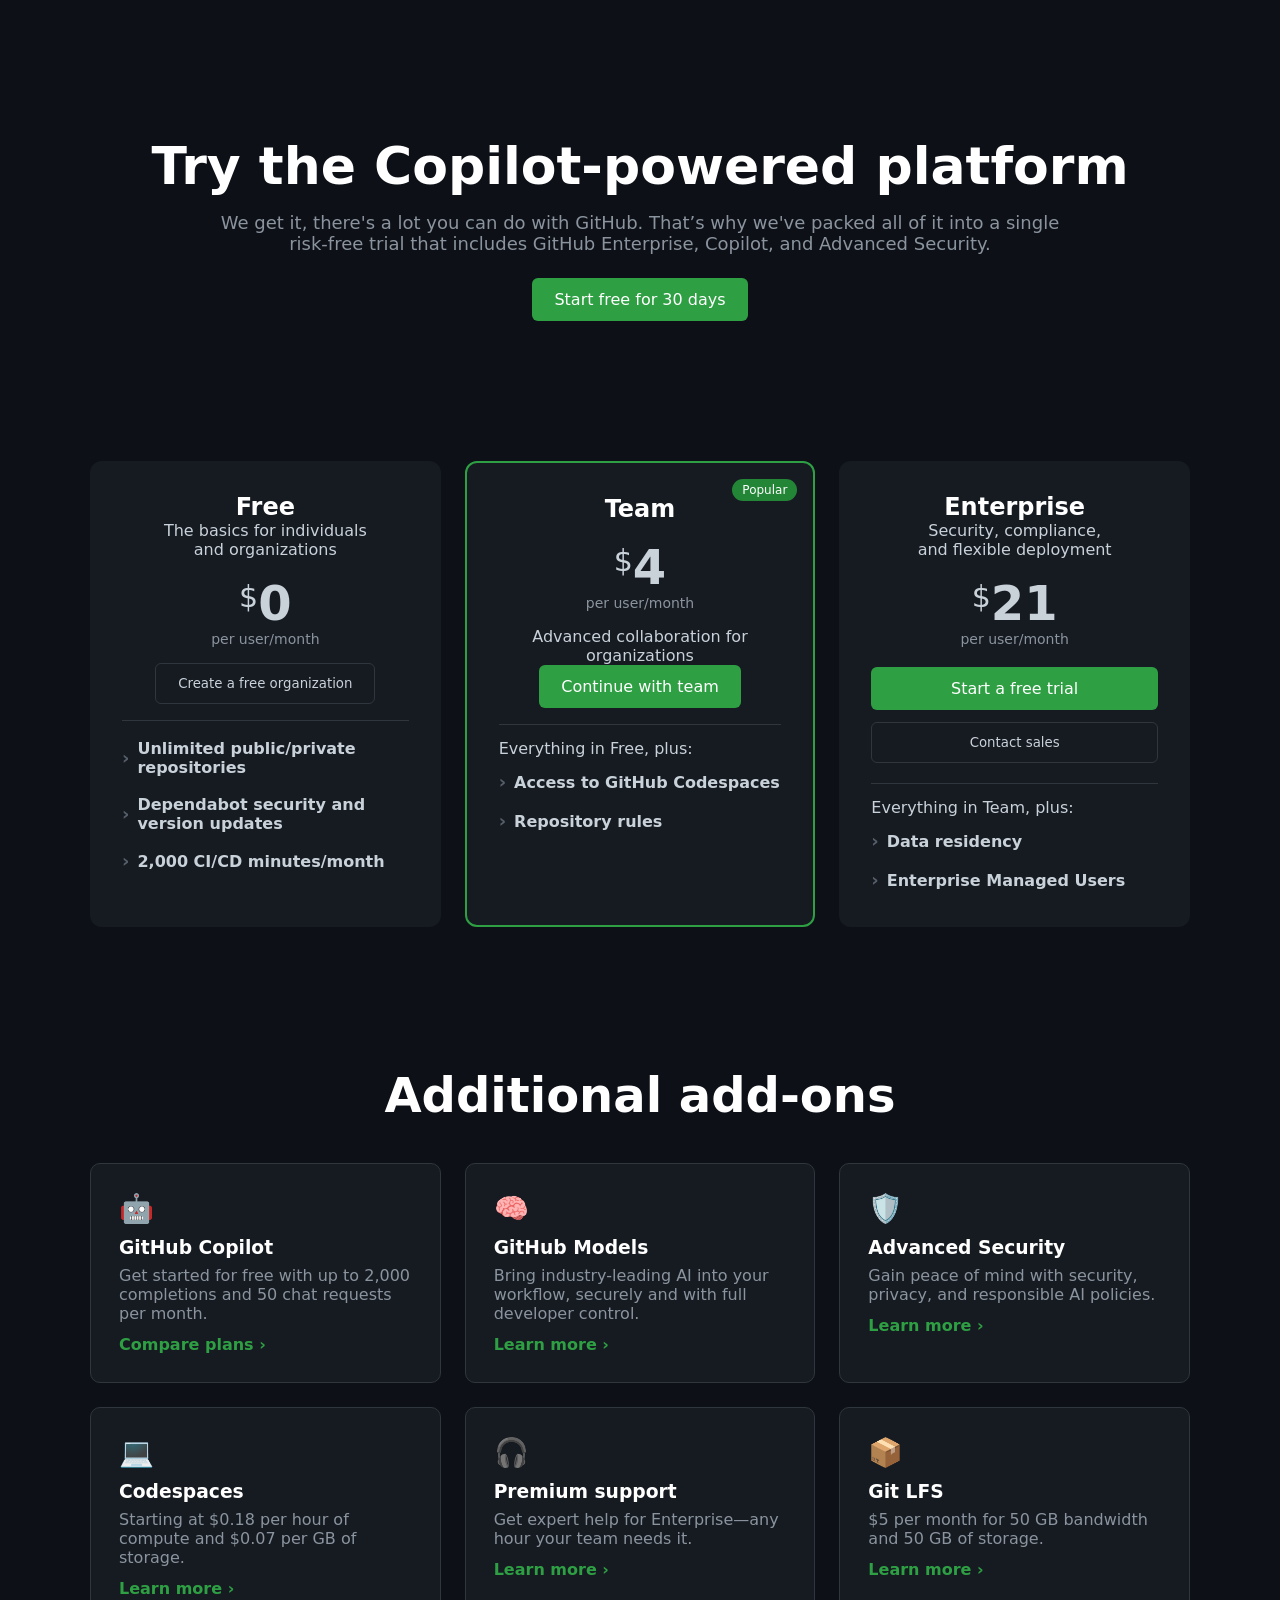
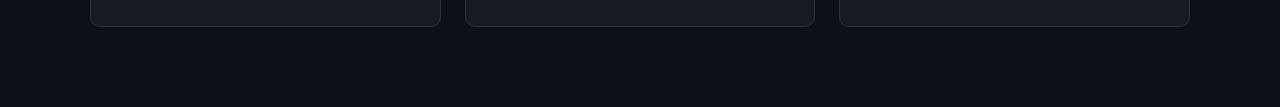
==== lab2/github/index.html @ 5cc97abf "lab2" ====
<!DOCTYPE html>
<html lang="en">
<head>
  <meta charset="UTF-8">
  <title>GitHub Pricing</title>
  <link rel="stylesheet" href="style.css">
</head>
<body>

<main>

  
  <section class="hero">
    <h1>Try the Copilot-powered platform</h1>
    <p>
      We get it, there's a lot you can do with GitHub.
      That’s why we've packed all of it into a single
      risk-free trial that includes GitHub Enterprise, Copilot, and Advanced Security.
    </p>
    <button class="primary-btn">Start free for 30 days</button>
  </section>

  
  <section class="pricing">
    <div class="pricing-grid">

      
      <div class="card">
        <h2>Free</h2>
        <p>The basics for individuals<br>and organizations</p>

         <div class="price">
            <sup>$</sup><span class="price-num">0</span>
            <span class="pum">per user/month</span>
        </div>

        <button class="outline-btn">Create a free organization</button>

        <div class="details-list">
            <details>
            <summary>Unlimited public/private repositories</summary>
        <div class="detail-body">
        Host open source projects in public GitHub repositories.
        </div>
        </details>

        <details>
            <summary>Dependabot security and version updates</summary>
            <div class="detail-body">
                Automatically update vulnerable dependencies.
            </div>
        </details>

        <details>
            <summary>2,000 CI/CD minutes/month</summary>
            <div class="detail-body">
                Use GitHub Actions to automate workflows.
            </div>
        </details>
    </div>
</div>


      
      <div class="card highlighted">
        <span class="badge">Popular</span>

        <h2>Team</h2>

        <div class="price">
            <sup>$</sup><span class="price-num">4</span>
            <span class="pum">per user/month</span>
        </div>

        <p class="desc">Advanced collaboration for organizations</p>
        <button class="primary-btn">Continue with team</button>

        <div class="details-list">
        <div class="included">Everything in Free, plus:</div>

        <details>
            <summary>Access to GitHub Codespaces</summary>
            <div class="detail-body">
                 Cloud-powered development environments.
            </div>
        </details>

        <details>
            <summary>Repository rules</summary>
            <div class="detail-body">
                Enforce branch protection and reviews.
            </div>
        </details>
    </div>
</div>


      
      <div class="card">
        <h2>Enterprise</h2>
        <p>Security, compliance,<br>and flexible deployment</p>

        <div class="price">
            <sup>$</sup><span class="price-num">21</span>
            <span class="pum">per user/month</span>
        </div>

        <div class="enterprise-buttons">
            <button class="primary-btn">Start a free trial</button>
            <button class="outline-btn">Contact sales</button>
        </div>

        <div class="details-list">
        <div class="included">Everything in Team, plus:</div>

        <details>
            <summary>Data residency</summary>
            <div class="detail-body">
                GitHub Enterprise Cloud offers a multi-tenant enterprise SaaS solution on Microsoft Azure,
                allowing you to choose a regional cloud deployment for data residency.
            </div>
        </details>

        <details>
            <summary>Enterprise Managed Users</summary>
            <div class="detail-body">
                Own and control the user accounts of your enterprise members through your identity provider (IdP).
            </div>
        </details>
    </div>
</div>

</section>

  
  <section class="addons">
    <h2>Additional add-ons</h2>

    <div class="addon-grid">
        <div class="addon-card">
        <div class="addon-icon">🤖</div>
        <h3>GitHub Copilot</h3>
        <p>Get started for free with up to 2,000 completions and 50 chat requests per month.</p>
        <a href="#">Compare plans ›</a>
      </div>

      <div class="addon-card">
        <div class="addon-icon">🧠</div>
        <h3>GitHub Models</h3>
        <p>Bring industry-leading AI into your workflow, securely and with full developer control.</p>
        <a href="#">Learn more ›</a>
      </div>

      <div class="addon-card">
        <div class="addon-icon">🛡️</div>
        <h3>Advanced Security</h3>
        <p>Gain peace of mind with security, privacy, and responsible AI policies.</p>
        <a href="#">Learn more ›</a>
      </div>

      <div class="addon-card">
        <div class="addon-icon">💻</div>
        <h3>Codespaces</h3>
        <p>Starting at $0.18 per hour of compute and $0.07 per GB of storage.</p>
        <a href="#">Learn more ›</a>
      </div>

      <div class="addon-card">
        <div class="addon-icon">🎧</div>
        <h3>Premium support</h3>
        <p>Get expert help for Enterprise—any hour your team needs it.</p>
        <a href="#">Learn more ›</a>
      </div>

      <div class="addon-card">
        <div class="addon-icon">📦</div>
        <h3>Git LFS</h3>
        <p>$5 per month for 50 GB bandwidth and 50 GB of storage.</p>
        <a href="#">Learn more ›</a>
      </div>

    </div>
  </section>

</main>

</body>
</html>
---- lab2/github/style.css ----
* {
  box-sizing: border-box;
  margin: 0;
  padding: 0;
  font-family: system-ui, -apple-system, BlinkMacSystemFont, sans-serif;
}

body {
  background: #0d1117;
  color: #c9d1d9;
  padding: 56px 24px 80px;
}

.hero {
  text-align: center;
  padding: 80px 20px;
}

.hero h1 {
  font-size: 52px;
  font-weight: 800;
  color: #fff;
  margin-bottom: 16px;
}

.hero p {
  max-width: 860px;
  margin: 0 auto 24px;
  color: #8b949e;
  font-size: 18px;
}

.primary-btn {
  background: #2ea043;
  color: #fff;
  border: none;
  padding: 12px 22px;
  border-radius: 6px;
  font-size: 16px;
  cursor: pointer;
}

.outline-btn {
  background: transparent;
  border: 1px solid #30363d;
  color: #c9d1d9;
  padding: 12px 22px;
  border-radius: 6px;
  cursor: pointer;
}

.enterprise-buttons {
  display: flex;
  flex-direction: column;
  gap: 12px;
  margin: 20px 0;
}


.pricing {
  padding: 60px 0;
}

.pricing-grid {
  max-width: 1100px;
  margin: 0 auto;
  display: grid;
  grid-template-columns: repeat(3, 1fr);
  gap: 24px;
}

.card {
  background: #161b22;
  padding: 32px;
  border-radius: 12px;
  position: relative;
  text-align: center;
}

.card h2 {
  color: #fff;
}

.price {
  font-size: 36px;
  margin: 16px 0;
}

.price-num {
  font-size: 48px;
  font-weight: 700;
}

.pum {
  display: block;
  font-size: 14px;
  color: #8b949e;
}

.badge {
  position: absolute;
  top: 16px;
  right: 16px;
  background: #238636;
  color: white;
  font-size: 12px;
  padding: 4px 10px;
  border-radius: 20px;
}

.highlighted {
  border: 2px solid #2ea043;
}


details { 
    border: 0; 
}
.details-list {
    text-align: left;
    border-top: 1px solid #30363d;
    padding-top: 14px;
    margin-top: 16px;
    display: flex;
    flex-direction: column;
    gap: 10px;
}
summary {
    list-style: none;
    cursor: pointer;
    font-weight: 600;
    display: flex;
    align-items: center;
    gap: 8px;
    color: #c9d1d9;
    padding: 4px 0;
}

summary::before {
    content: "›";
    transform: translateY(-1px);
    color: #57606a;
    font-size: 18px;
}

details[open] summary::before {
    transform: rotate(90deg);
}

.detail-body {
    color: #8b949e;
    padding: 6px 0 4px 20px;
    line-height: 1.5;
    font-size: 14px;
}


.addons {
  max-width: 1100px;
  margin: 80px auto 0;
}

.addons h2 {
  text-align: center;
  font-size: 48px;
  color: #fff;
  margin-bottom: 40px;
}

.addon-grid {
  display: grid;
  grid-template-columns: repeat(3, 1fr);
  gap: 24px;
}

.addon-card {
  background: #161b22;
  border: 1px solid #30363d;
  border-radius: 10px;
  padding: 28px;
  transition: 0.3s ease;
}

.addon-card:hover {
  transform: translateY(-6px);
  border-color: #2ea043;
}

.addon-icon {
  font-size: 28px;
  margin-bottom: 12px;
}

.addon-card h3 {
  color: #fff;
  margin-bottom: 8px;
}

.addon-card p {
  color: #8b949e;
  margin-bottom: 12px;
}

.addon-card a {
  color: #2ea043;
  text-decoration: none;
  font-weight: 600;
}



@media (max-width: 900px) {
  .pricing-grid,
  .addon-grid {
    grid-template-columns: 1fr;
  }

  .hero h1 {
    font-size: 32px;
  }
}
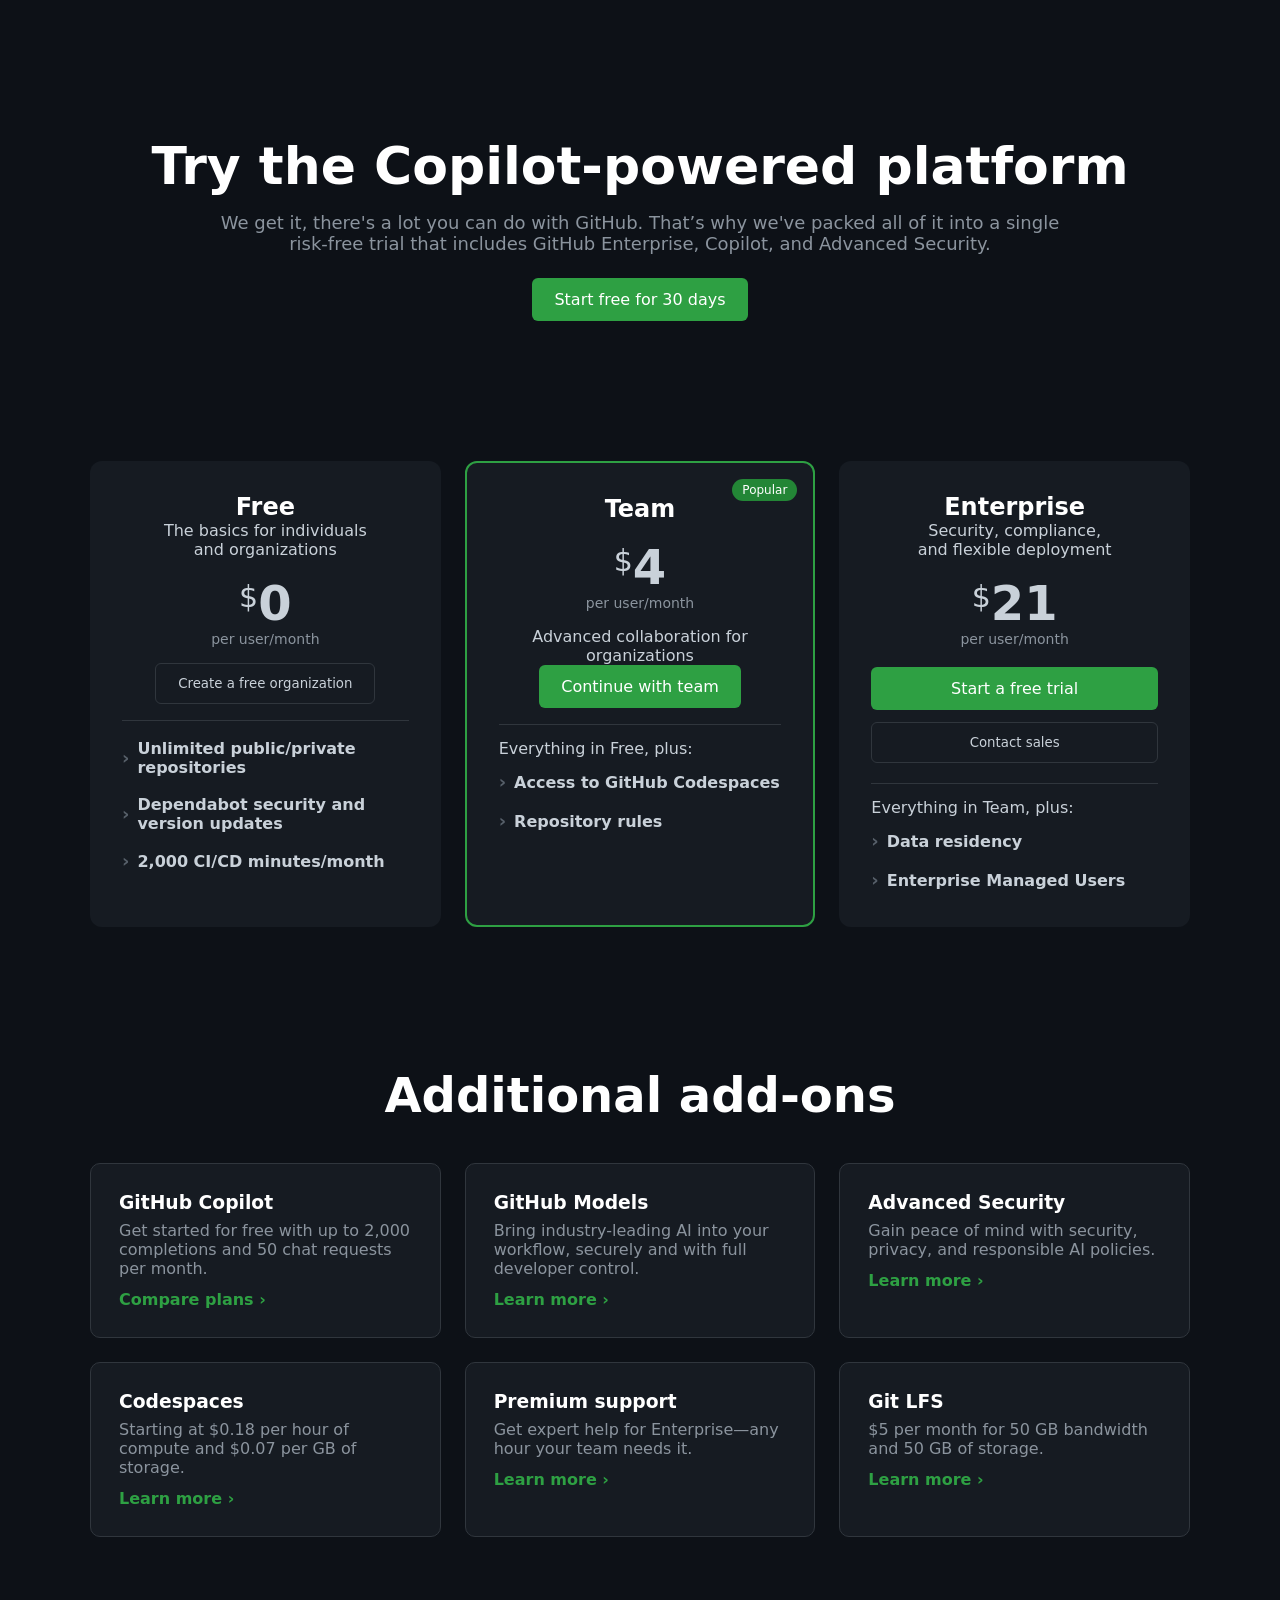
==== commit f25c3451: "lab2" ====
--- a/lab2/github/index.html
+++ b/lab2/github/index.html
@@ -138,42 +138,36 @@
 
     <div class="addon-grid">
         <div class="addon-card">
-        <div class="addon-icon">🤖</div>
         <h3>GitHub Copilot</h3>
         <p>Get started for free with up to 2,000 completions and 50 chat requests per month.</p>
         <a href="#">Compare plans ›</a>
       </div>
 
       <div class="addon-card">
-        <div class="addon-icon">🧠</div>
         <h3>GitHub Models</h3>
         <p>Bring industry-leading AI into your workflow, securely and with full developer control.</p>
         <a href="#">Learn more ›</a>
       </div>
 
       <div class="addon-card">
-        <div class="addon-icon">🛡️</div>
         <h3>Advanced Security</h3>
         <p>Gain peace of mind with security, privacy, and responsible AI policies.</p>
         <a href="#">Learn more ›</a>
       </div>
 
       <div class="addon-card">
-        <div class="addon-icon">💻</div>
         <h3>Codespaces</h3>
         <p>Starting at $0.18 per hour of compute and $0.07 per GB of storage.</p>
         <a href="#">Learn more ›</a>
       </div>
 
       <div class="addon-card">
-        <div class="addon-icon">🎧</div>
         <h3>Premium support</h3>
         <p>Get expert help for Enterprise—any hour your team needs it.</p>
         <a href="#">Learn more ›</a>
       </div>
 
       <div class="addon-card">
-        <div class="addon-icon">📦</div>
         <h3>Git LFS</h3>
         <p>$5 per month for 50 GB bandwidth and 50 GB of storage.</p>
         <a href="#">Learn more ›</a>
